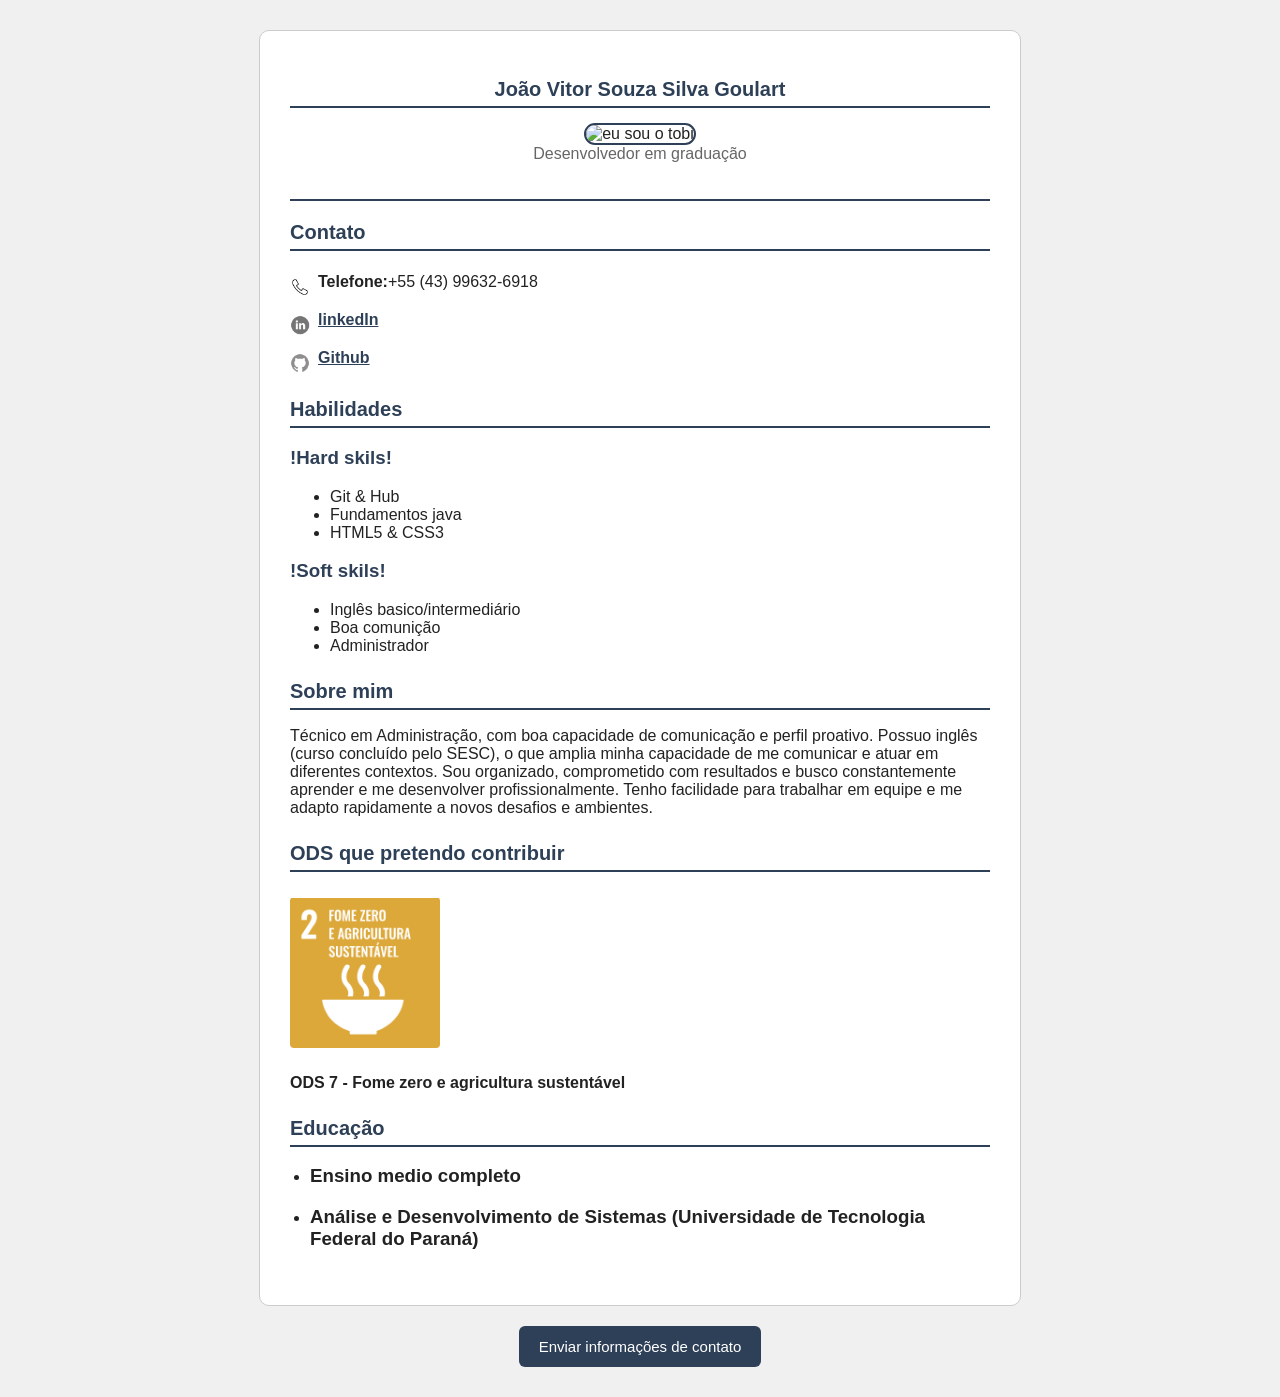
==== curriculo vitae atualizado css/index.html @ 1124451c "first commit" ====
<!DOCTYPE html>
<html lang="pt-br">
<head>
    <meta charset="UTF-8">
    <meta name="viewport" content="width=device-width, initial-scale=1.0">
    <title>Document</title>
    <link rel="stylesheet" href="index.css">
</head>
<body>
    <main>
        <section>
            <div class="cabeçalho">
                <h1>João Vitor Souza Silva Goulart </h1>
                <img src="images/nig.png" alt="eu sou o tobi" height="100" width="100" style="border-radius: 50px;">
                <p>Desenvolvedor em graduação</p>
            </div>
            <div class="contato">
                <h1>Contato</h1>
                <ul>
                    <li><img src="icons/tele.png" alt="telefone icon" height="18" width="18"><strong>Telefone:</strong> +55 (43) 99632-6918</li>
                    <li><img src="icons/linkedln.png" alt="linkedln" height="18" width="18"><a href="https://www.linkedin.com/in/joaovitor-goulart-b471973ba/">   <strong>linkedIn</strong></a></li>
                    <li><img src="icons/images.png" alt="git" width="18" height="18"><a href="https://github.com/Boletini8"><strong>Github</strong></a></li>
                </ul>
            </div>
                <div class="habilidades">
                    <h1>Habilidades</h1>
                    <h3>!Hard skils!</h3>
                    <ul>
                        <li>Git & Hub</li>
                        <li>Fundamentos java</li>
                        <li>HTML5 & CSS3</li>
                    </ul>
                    <h3>!Soft skils!</h3>
                    <ul>
                        <li>Inglês basico/intermediário</li>
                        <li>Boa comunição</li>
                        <li>Administrador</li>
                    </ul>
                </div>
                <div class="sobre mim">
                    <h1>Sobre mim</h1>
                    <p>Técnico em Administração, com boa capacidade de comunicação e perfil proativo.
                         Possuo inglês (curso concluído pelo SESC), o que amplia minha capacidade de me comunicar e atuar em diferentes contextos. Sou organizado, comprometido com resultados e busco constantemente aprender e me desenvolver profissionalmente.
                         Tenho facilidade para trabalhar em equipe e me adapto rapidamente a novos desafios e ambientes.</p>
                </div>
                <div class="imgfome">
                    <h1>ODS que pretendo contribuir</h1>
                    <img src="images/fome.png" alt="ods">
                    <h4>ODS 7 - Fome zero e agricultura sustentável</h4>
                </div>
                <div class="Educação">
                    <h1>Educação</h1>
                    <ul>
                        <li><h3>Ensino medio completo</h3></li>
                        <li><h3>Análise e Desenvolvimento de Sistemas (Universidade de Tecnologia Federal do Paraná)</h3></li>
                    </ul>
                </div>
        </section>
    </main>
      <section class = "contato-modal">
        <button onclick="document.getElementById('modalContato').showModal()">Enviar informações de contato</button>

        <dialog id="modalContato">
            <h2>Informações de Contato</h2>
            <form>
                <label for="nomeCompleto">Nome Completo:</label><br>
                <input type="text" id="nomeCompleto" name="nomeCompleto"><br><br>

                <label for="instagram">Link para o Instagram:</label><br>
                <input type="url" id="instagram" name="instagram" ><br><br>

                <label for="whatsapp">Número do WhatsApp:</label><br>
                <input type="tel" id="whatsapp" name="whatsapp"><br><br>

                <button type="submit">Enviar</button>
                <button type="button" onclick="document.getElementById('modalContato').close()">Fechar</button>
            </form>
        </dialog>
    </section>

</body>
</html>
---- curriculo vitae atualizado css/index.css ----
body {
    margin: 0;
    padding: 30px;
    background-color: #f0f0f0;
    font-family: Arial, Helvetica, sans-serif;
    color: #222222;
}

main {
    max-width: 700px;
    margin: 0 auto;
    background-color: #ffffff;
    border: 1px solid #cccccc;
    border-radius: 10px;
    padding: 30px;
}



.cabeçalho {
    text-align: center;
    padding-bottom: 20px;
    border-bottom: 2px solid #2e4057;
    margin-bottom: 20px;
}

.cabeçalho img {
    border-radius: 50%;
    border: 2px solid #2e4057;
    width: 100px;
    height: 100px;
}

.cabeçalho h1 {
    color: #2e4057;
    margin-bottom: 5px;
}

.cabeçalho p {
    color: #666666;
    margin-top: 0;
}



.contato h1,
.habilidades h1,
.sobre.mim h1,
.Educação h1 {
    color: #2e4057;
    font-size: 20px;
    border-bottom: 2px solid #2e4057;
    padding-bottom: 5px;
}



.contato {
    margin-bottom: 25px;
}

.contato ul {
    list-style: none;
    padding: 0;
}

.contato li {
    display: flex;
    align-items: center;
    margin-bottom: 8px;
}

.contato li img {
    margin-right: 8px;
}

.contato a {
    color: #2e4057;
}


.habilidades {
    margin-bottom: 25px;
}

.habilidades h3 {
    color: #2e4057;
}

.habilidades ul {
    margin-bottom: 15px;
}



.sobre.mim {
    margin-bottom: 25px;
}


main section > div {
    margin-bottom: 25px;
}

main section > div h1 {
    color: #2e4057;
    font-size: 20px;
    border-bottom: 2px solid #2e4057;
    padding-bottom: 5px;
}

main section > div img {
    width: 20px;
    margin-top: 10px;
    height: 20px;
}



.Educação ul {
    padding-left: 20px;
}

.Educação li {
    margin-bottom: 10px;
}


.contato-modal {
    text-align: center;
    margin-top: 20px;
}

.contato-modal button {
    background-color: #2e4057;
    color: #ffffff;
    border: none;
    padding: 12px 20px;
    border-radius: 6px;
    font-size: 15px;
    cursor: pointer;
}

dialog#modalContato {
    border: 1px solid #cccccc;
    border-radius: 8px;
    padding: 25px;
}

dialog#modalContato h2 {
    color: #2e4057;
}

dialog#modalContato input {
    width: 100%;
    padding: 7px;
    margin-bottom: 10px;
    border: 1px solid #cccccc;
    border-radius: 4px;
}

dialog#modalContato button {
    background-color: #2e4057;
    color: #ffffff;
    border: none;
    padding: 10px 16px;
    border-radius: 6px;
    cursor: pointer;
    margin-right: 8px;
}
.imgfome img {
    width: 150px;
    height: 150px;
}
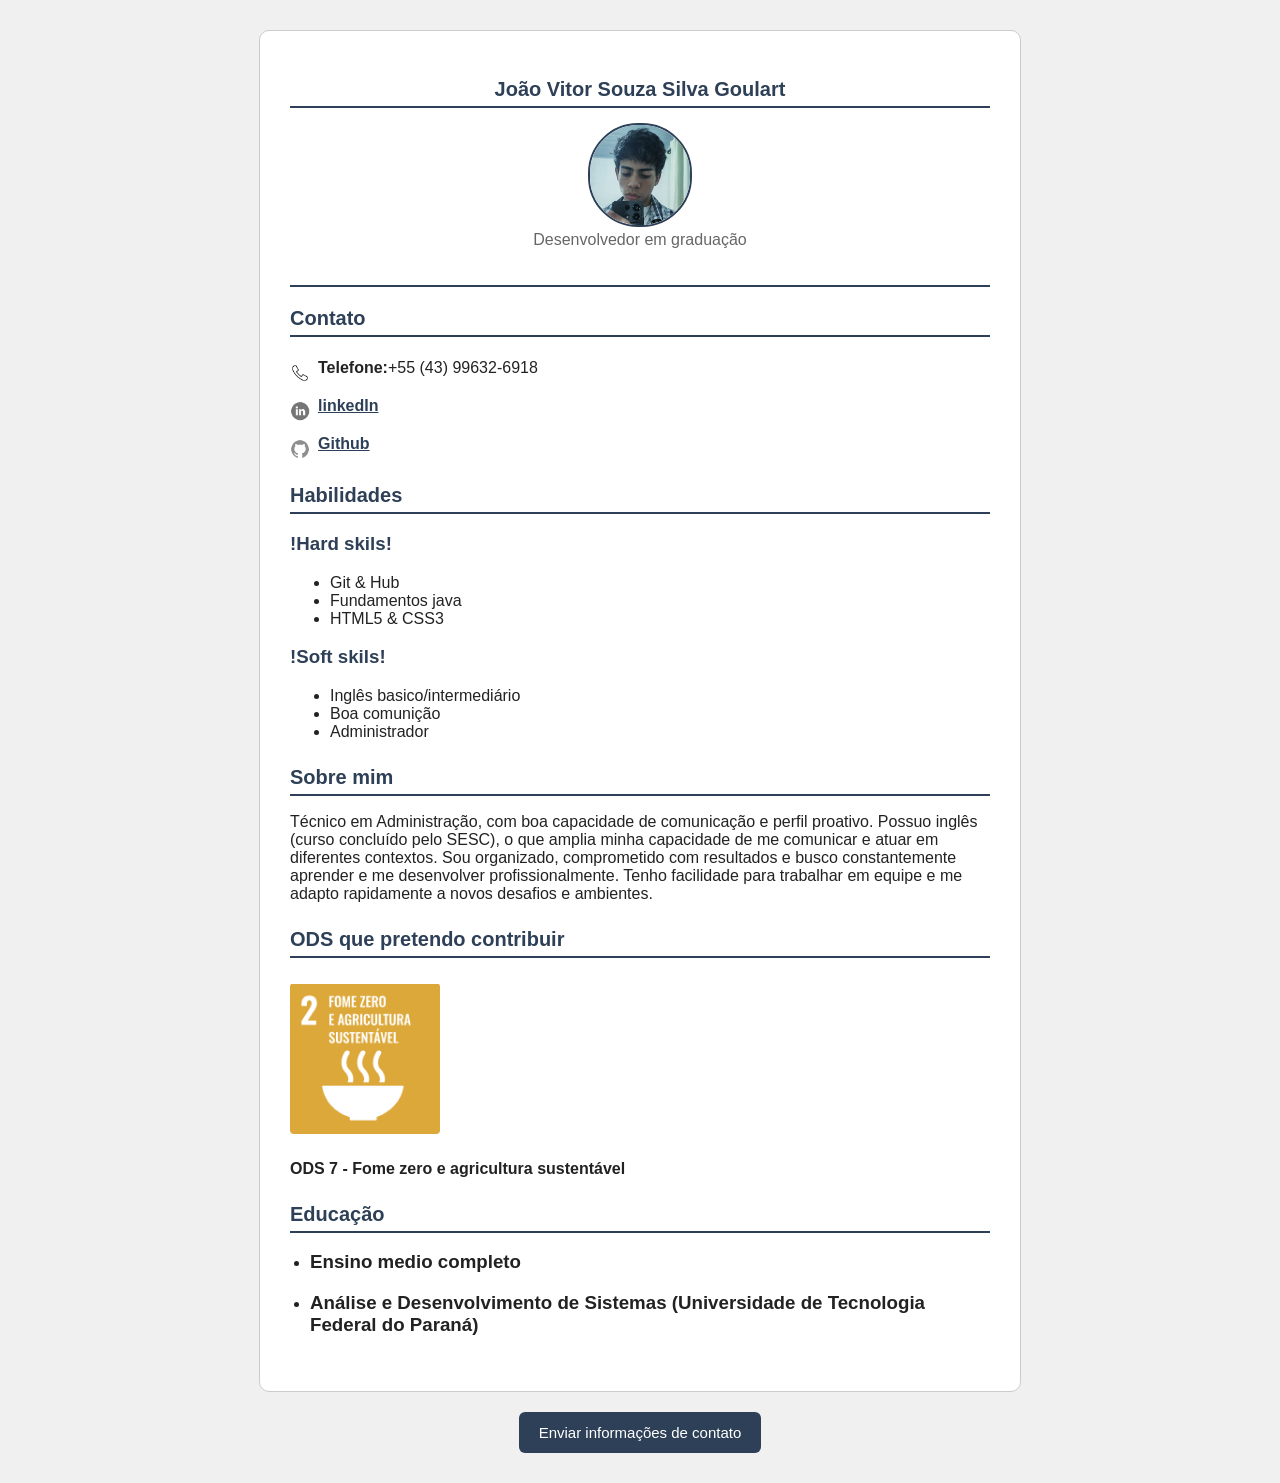
==== commit 1202316f: "att" ====
--- a/curriculo vitae atualizado css/index.html
+++ b/curriculo vitae atualizado css/index.html
@@ -11,14 +11,14 @@
         <section>
             <div class="cabeçalho">
                 <h1>João Vitor Souza Silva Goulart </h1>
-                <img src="images/nig.png" alt="eu sou o tobi" height="100" width="100" style="border-radius: 50px;">
+                <img src="images/me.png" alt="me" height="100" width="100" style="border-radius: 50px;">
                 <p>Desenvolvedor em graduação</p>
             </div>
             <div class="contato">
                 <h1>Contato</h1>
                 <ul>
                     <li><img src="icons/tele.png" alt="telefone icon" height="18" width="18"><strong>Telefone:</strong> +55 (43) 99632-6918</li>
-                    <li><img src="icons/linkedln.png" alt="linkedln" height="18" width="18"><a href="https://www.linkedin.com/in/joaovitor-goulart-b471973ba/">   <strong>linkedIn</strong></a></li>
+                    <li><img src="icons/linkedln.png" alt="Linkedln" height="18" width="18"><a href="https://www.linkedin.com/in/joaovitor-goulart-b471973ba/">   <strong>linkedIn</strong></a></li>
                     <li><img src="icons/images.png" alt="git" width="18" height="18"><a href="https://github.com/Boletini8"><strong>Github</strong></a></li>
                 </ul>
             </div>
